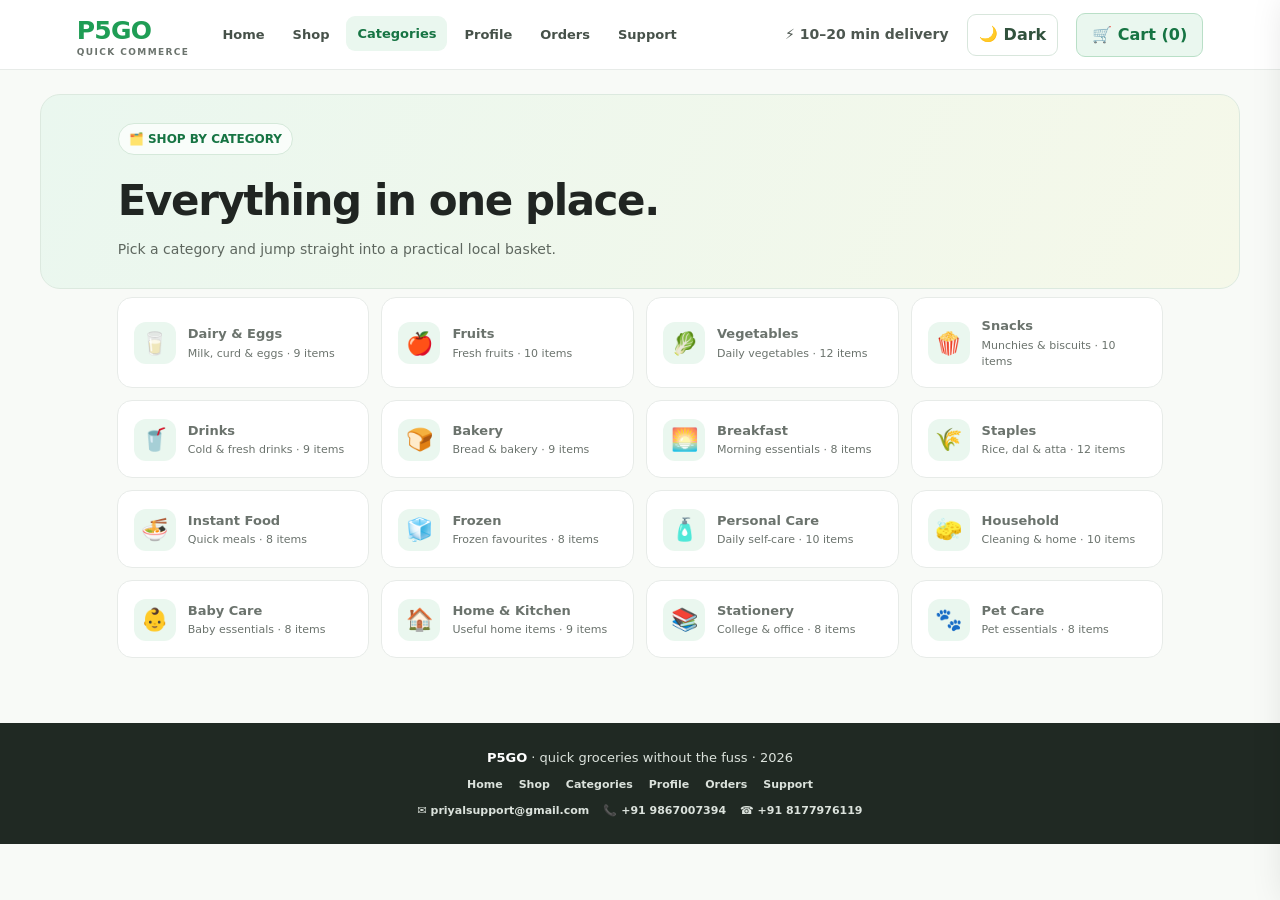
==== categories.html @ b0c96ae0 "Add files via upload" ====
<!DOCTYPE html>
<html lang="en"><head><meta charset="utf-8"/><meta content="width=device-width, initial-scale=1.0, viewport-fit=cover" name="viewport"/><title>P5GO - Categories</title><link href="style.css" rel="stylesheet"/></head><body><header>
<a aria-label="P5GO home" class="header-brand" href="index.html">
<span class="logo">P5GO<small>QUICK COMMERCE</small></span>
</a>
<button aria-controls="mainNav" aria-label="Open navigation" class="nav-toggle" onclick="toggleNav()">☰</button>
<nav aria-label="Primary navigation" class="main-nav" id="mainNav">
<a class="" href="index.html">Home</a><a class="" href="shop.html">Shop</a><a class="active" href="categories.html">Categories</a><a class="" href="profile.html">Profile</a><a class="" href="orders.html">Orders</a><a class="" href="support.html">Support</a>
</nav>
<div class="header-right">
<span class="delivery-note">⚡ 10–20 min delivery</span>
<button aria-label="Toggle dark mode" class="theme-btn" id="themeToggle" onclick="toggleTheme()" title="Toggle dark mode"><span id="themeIcon">🌙</span><span class="theme-label">Dark</span></button>
<button class="cart-btn" onclick="toggleCart()">🛒 Cart (<span id="cartCount">0</span>)</button>
</div>
</header>
<main class="site-section">
<section class="shop-hero reveal"><div class="eyebrow">🗂️ SHOP BY CATEGORY</div><h1>Everything in one place.</h1><p>Pick a category and jump straight into a practical local basket.</p></section>
<section class="products-section"><div class="category-page-grid stagger" id="categoryGrid"></div></section>
</main>
<footer id="footer">
<p><strong>P5GO</strong> · quick groceries without the fuss · <span id="currentYear">2026</span></p>
<div class="footer-nav"><a href="index.html">Home</a><a href="shop.html">Shop</a><a href="categories.html">Categories</a><a href="profile.html">Profile</a><a href="orders.html">Orders</a><a href="support.html">Support</a></div>
<div class="footer-support"><a href="mailto:priyalsupport@gmail.com">✉ priyalsupport@gmail.com</a><a href="tel:+919867007394">📞 +91 9867007394</a><a href="tel:+918177976119">☎ +91 8177976119</a></div>
</footer><div id="globalUi"></div><button aria-label="Back to top" class="top-btn" id="topBtn" onclick="scrollTop()">↑</button><script src="script.js"></script></body></html>
---- style.css ----
:root {
      --green: #1f9d55;
      --green-dark: #167443;
      --green-soft: #eaf7ef;
      --ink: #202522;
      --muted: #6b736d;
      --line: #e7ebe8;
      --paper: #fff;
      --cream: #f8faf7;
      --yellow: #fff4c7;
      --danger: #fff0ef;
      --shadow: 0 8px 24px rgba(28, 45, 34, .08);
    }

    * {
      box-sizing: border-box;
      margin: 0;
      padding: 0;
      font-family: Inter, system-ui, -apple-system, BlinkMacSystemFont, "Segoe UI", Arial, sans-serif;
    }

    body {
      background: var(--cream);
      color: var(--ink);
      line-height: 1.5;
    }

    button, input {
      font: inherit;
    }

    button {
      cursor: pointer;
    }

    header {
      height: 70px;
      padding: 0 6%;
      background: rgba(255,255,255,.96);
      border-bottom: 1px solid var(--line);
      display: flex;
      align-items: center;
      justify-content: space-between;
      position: sticky;
      top: 0;
      z-index: 100;
    }

    .logo {
      color: var(--green);
      font-size: 25px;
      letter-spacing: -.8px;
      font-weight: 850;
    }

    .logo small {
      display: block;
      color: var(--muted);
      font-size: 9px;
      letter-spacing: 1.4px;
      line-height: 1;
      margin-top: -2px;
      font-weight: 700;
    }

    .header-right {
      display: flex;
      align-items: center;
      gap: 18px;
    }

    .delivery-note {
      color: #4d5750;
      font-size: 14px;
      font-weight: 600;
    }

    .cart-btn {
      border: 1px solid #b9dfc7;
      background: var(--green-soft);
      color: var(--green-dark);
      padding: 9px 15px;
      border-radius: 9px;
      font-weight: 750;
      transition: .2s ease;
    }

    .cart-btn:hover {
      background: #dff2e6;
      transform: translateY(-1px);
    }

    .hero {
      max-width: 1200px;
      margin: 28px auto 0;
      padding: 52px 6%;
      min-height: 300px;
      background:
        radial-gradient(circle at 85% 20%, rgba(255,255,255,.9), transparent 27%),
        linear-gradient(110deg, #e8f6ec 0%, #f4f9e9 100%);
      border: 1px solid #dce9df;
      border-radius: 24px;
      display: flex;
      align-items: center;
      justify-content: space-between;
      gap: 35px;
      overflow: hidden;
    }

    .hero-text {
      max-width: 650px;
    }

    .eyebrow {
      display: inline-flex;
      align-items: center;
      gap: 7px;
      color: var(--green-dark);
      background: rgba(255,255,255,.72);
      border: 1px solid #d5e9da;
      padding: 6px 10px;
      border-radius: 999px;
      font-size: 12px;
      font-weight: 800;
      margin-bottom: 14px;
    }

    .hero h1 {
      font-size: clamp(36px, 5vw, 58px);
      letter-spacing: -2px;
      line-height: 1.04;
      margin-bottom: 15px;
      max-width: 600px;
    }

    .hero h1 span {
      color: var(--green);
    }

    .hero p {
      max-width: 580px;
      color: #59625c;
      font-size: 17px;
      line-height: 1.65;
    }

    .hero-stats {
      min-width: 190px;
      padding: 18px;
      background: rgba(255,255,255,.78);
      border: 1px solid rgba(210,226,215,.9);
      border-radius: 16px;
      box-shadow: 0 10px 25px rgba(31, 77, 48, .07);
    }

    .hero-stats strong {
      display: block;
      font-size: 27px;
      color: var(--green-dark);
    }

    .hero-stats span {
      display: block;
      color: var(--muted);
      font-size: 13px;
      margin-top: 2px;
    }

    .search-area {
      max-width: 1200px;
      margin: 0 auto;
      padding: 28px 6% 10px;
    }

    .search-wrap {
      position: relative;
    }

    .search-wrap::before {
      content: "⌕";
      position: absolute;
      left: 17px;
      top: 50%;
      transform: translateY(-51%);
      color: #89918b;
      font-size: 24px;
      pointer-events: none;
    }

    .search-area input {
      width: 100%;
      padding: 14px 18px 14px 48px;
      border: 1px solid #dfe5e1;
      border-radius: 12px;
      background: #fff;
      color: var(--ink);
      font-size: 15px;
      outline: none;
      transition: .2s;
    }

    .search-area input:focus {
      border-color: #8bcaa0;
      box-shadow: 0 0 0 3px rgba(31,157,85,.08);
    }

    .categories {
      max-width: 1200px;
      margin: 0 auto;
      padding: 9px 6% 25px;
      display: flex;
      gap: 9px;
      overflow-x: auto;
      scrollbar-width: thin;
    }

    .category-btn {
      border: 1px solid #e0e6e2;
      background: #fff;
      color: #59625c;
      border-radius: 999px;
      padding: 8px 15px;
      white-space: nowrap;
      transition: .2s;
    }

    .category-btn:hover {
      border-color: #a9d5b7;
      color: var(--green-dark);
    }

    .category-btn.active {
      background: var(--green);
      color: #fff;
      border-color: var(--green);
      box-shadow: 0 4px 10px rgba(31,157,85,.18);
    }

    .products-section {
      max-width: 1200px;
      margin: 0 auto;
      padding: 8px 6% 65px;
    }

    .section-heading {
      display: flex;
      align-items: baseline;
      justify-content: space-between;
      margin-bottom: 18px;
    }

    .products-section h2 {
      font-size: 25px;
      letter-spacing: -.6px;
    }

    .section-heading span {
      color: var(--muted);
      font-size: 13px;
    }

    .products {
      display: grid;
      grid-template-columns: repeat(auto-fit, minmax(215px, 1fr));
      gap: 15px;
    }

    .product-card {
      background: var(--paper);
      border: 1px solid var(--line);
      border-radius: 15px;
      padding: 13px;
      box-shadow: 0 3px 13px rgba(25,40,30,.035);
      transition: transform .18s ease, box-shadow .18s ease;
    }

    .product-card:hover {
      transform: translateY(-3px);
      box-shadow: var(--shadow);
    }

    .product-image {
      height: 155px;
      background: #f4f6f3;
      border-radius: 11px;
      display: flex;
      align-items: center;
      justify-content: center;
      font-size: 67px;
      margin-bottom: 14px;
      position: relative;
    }

    .product-image::after {
      content: "P5GO";
      position: absolute;
      right: 9px;
      top: 8px;
      color: #a8b0aa;
      font-size: 8px;
      font-weight: 800;
      letter-spacing: 1px;
    }

    .product-card h3 {
      font-size: 16px;
      margin-bottom: 3px;
    }

    .product-card p {
      color: var(--muted);
      font-size: 12px;
      margin-bottom: 13px;
    }

    .product-bottom {
      display: flex;
      justify-content: space-between;
      align-items: center;
    }

    .price {
      font-size: 17px;
      font-weight: 800;
    }

    .add-btn {
      background: #fff;
      color: var(--green-dark);
      border: 1px solid #b6ddc3;
      padding: 7px 12px;
      border-radius: 8px;
      font-weight: 800;
      transition: .18s;
    }

    .add-btn:hover {
      background: var(--green);
      border-color: var(--green);
      color: #fff;
    }

    .cart-overlay {
      position: fixed;
      inset: 0;
      background: rgba(15, 25, 19, .24);
      opacity: 0;
      pointer-events: none;
      transition: .25s;
      z-index: 450;
    }

    .cart-overlay.open {
      opacity: 1;
      pointer-events: auto;
    }

    .cart-panel {
      position: fixed;
      top: 0;
      right: -430px;
      width: 410px;
      max-width: 94vw;
      height: 100vh;
      background: #fff;
      z-index: 500;
      padding: 23px;
      box-shadow: -12px 0 35px rgba(0,0,0,.13);
      transition: .28s ease;
      overflow-y: auto;
    }

    .cart-panel.open {
      right: 0;
    }

    .cart-header {
      display: flex;
      justify-content: space-between;
      align-items: center;
      padding-bottom: 17px;
      border-bottom: 1px solid var(--line);
      margin-bottom: 10px;
    }

    .cart-header h2 {
      font-size: 21px;
    }

    .close-btn {
      border: 1px solid var(--line);
      background: #f6f7f6;
      color: #4d554f;
      width: 34px;
      height: 34px;
      border-radius: 9px;
    }

    #cartItems > p {
      color: var(--muted);
      text-align: center;
      padding: 50px 10px;
      font-size: 14px;
    }

    .cart-item {
      border-bottom: 1px solid #edf0ed;
      padding: 14px 0;
      display: flex;
      justify-content: space-between;
      align-items: center;
      gap: 10px;
    }

    .cart-item-info strong {
      display: block;
      font-size: 14px;
      margin-bottom: 2px;
    }

    .cart-item-info span {
      color: var(--muted);
      font-size: 12px;
    }

    .remove-btn {
      border: 0;
      background: var(--danger);
      color: #b54c45;
      padding: 6px 9px;
      border-radius: 7px;
      font-size: 11px;
      font-weight: 700;
    }

    .cart-summary {
      margin-top: 22px;
      padding-top: 16px;
      border-top: 1px solid var(--line);
    }

    .cart-total {
      display: flex;
      justify-content: space-between;
      font-size: 19px;
      font-weight: 850;
    }

    .checkout-btn {
      margin-top: 14px;
      width: 100%;
      padding: 13px;
      border: none;
      background: var(--green);
      color: #fff;
      border-radius: 9px;
      font-size: 15px;
      font-weight: 800;
      transition: .18s;
    }

    .checkout-btn:hover {
      background: var(--green-dark);
    }

    footer {
      background: #202923;
      color: #dbe2dc;
      text-align: center;
      padding: 25px 15px;
      font-size: 13px;
    }

    footer strong {
      color: #fff;
    }

    .empty-results {
      grid-column: 1 / -1;
      padding: 50px 15px;
      text-align: center;
      background: #fff;
      border: 1px dashed #d9e0db;
      border-radius: 14px;
      color: var(--muted);
    }

    @media (max-width: 720px) {
      header {
        padding: 0 18px;
      }

      .delivery-note {
        display: none;
      }

      .hero {
        margin: 14px 12px 0;
        padding: 35px 23px;
        border-radius: 18px;
      }

      .hero-stats {
        display: none;
      }

      .hero h1 {
        letter-spacing: -1.3px;
      }

      .search-area,
      .categories,
      .products-section {
        padding-left: 18px;
        padding-right: 18px;
      }

      .products {
        grid-template-columns: repeat(2, minmax(0, 1fr));
        gap: 10px;
      }

      .product-card {
        padding: 10px;
      }

      .product-image {
        height: 120px;
        font-size: 54px;
      }

      .section-heading span {
        display: none;
      }
    }

    @media (max-width: 390px) {
      .products {
        grid-template-columns: 1fr;
      }
    }

    /* Expanded storefront sections */
    .quick-links {
      max-width: 1200px;
      margin: 22px auto 0;
      padding: 0 6%;
      display: grid;
      grid-template-columns: repeat(4, 1fr);
      gap: 11px;
    }

    .quick-link {
      background: #fff;
      border: 1px solid var(--line);
      border-radius: 13px;
      padding: 13px 14px;
      display: flex;
      align-items: center;
      gap: 10px;
      color: #39423c;
      text-decoration: none;
      font-size: 13px;
      font-weight: 700;
      transition: .18s;
    }

    .quick-link:hover {
      transform: translateY(-2px);
      border-color: #b8ddc4;
      box-shadow: 0 6px 16px rgba(25,40,30,.06);
    }

    .quick-link .ql-icon {
      width: 32px;
      height: 32px;
      border-radius: 9px;
      background: var(--green-soft);
      display: grid;
      place-items: center;
      font-size: 16px;
      flex: 0 0 auto;
    }

    .deals-section,
    .why-section {
      max-width: 1200px;
      margin: 0 auto;
      padding: 5px 6% 35px;
    }

    .deals-grid {
      display: grid;
      grid-template-columns: 1.35fr .85fr .85fr;
      gap: 13px;
    }

    .deal-card {
      min-height: 150px;
      border-radius: 16px;
      padding: 20px;
      border: 1px solid var(--line);
      position: relative;
      overflow: hidden;
    }

    .deal-card.main-deal {
      background: linear-gradient(120deg, #e6f6eb, #f8fae9);
    }

    .deal-card.soft-deal {
      background: #fff9df;
      border-color: #f0e4ae;
    }

    .deal-card.dark-deal {
      background: #27332b;
      color: #fff;
      border-color: #27332b;
    }

    .deal-card::after {
      content: "";
      position: absolute;
      width: 90px;
      height: 90px;
      border-radius: 50%;
      right: -25px;
      bottom: -30px;
      background: rgba(255,255,255,.38);
    }

    .deal-tag {
      display: inline-block;
      font-size: 10px;
      font-weight: 850;
      letter-spacing: .7px;
      text-transform: uppercase;
      margin-bottom: 8px;
      opacity: .75;
    }

    .deal-card h3 {
      font-size: 21px;
      letter-spacing: -.5px;
      margin-bottom: 5px;
    }

    .deal-card p {
      font-size: 12px;
      color: #626b64;
      max-width: 320px;
    }

    .dark-deal p {
      color: #c8d3cb;
    }

    .deal-action {
      display: inline-block;
      margin-top: 12px;
      color: var(--green-dark);
      font-size: 12px;
      font-weight: 850;
    }

    .dark-deal .deal-action {
      color: #bce8ca;
    }

    .section-tools {
      display: flex;
      align-items: center;
      gap: 8px;
    }

    .sort-select {
      border: 1px solid #dfe5e1;
      background: #fff;
      border-radius: 8px;
      padding: 7px 9px;
      color: #505952;
      font-size: 12px;
      outline: none;
    }

    .stock-note {
      color: #738078;
      font-size: 11px;
      margin-top: 4px;
    }

    .why-grid {
      display: grid;
      grid-template-columns: repeat(3, 1fr);
      gap: 12px;
    }

    .why-card {
      background: #fff;
      border: 1px solid var(--line);
      border-radius: 14px;
      padding: 17px;
    }

    .why-card .why-icon {
      font-size: 21px;
      margin-bottom: 9px;
    }

    .why-card h3 {
      font-size: 14px;
      margin-bottom: 4px;
    }

    .why-card p {
      color: var(--muted);
      font-size: 12px;
      line-height: 1.55;
    }

    .quantity-control {
      display: inline-flex;
      align-items: center;
      border: 1px solid #dce3de;
      border-radius: 8px;
      overflow: hidden;
      background: #fff;
    }

    .quantity-control button {
      width: 27px;
      height: 27px;
      border: 0;
      background: #f5f7f5;
      color: #4d584f;
      font-weight: 800;
    }

    .quantity-control span {
      width: 27px;
      text-align: center;
      font-size: 12px;
      font-weight: 800;
    }

    .cart-item-actions {
      display: flex;
      align-items: center;
      gap: 8px;
    }

    .delivery-box {
      margin-top: 17px;
      padding: 12px;
      border-radius: 10px;
      background: #f5faf6;
      border: 1px solid #dcece0;
      color: #536059;
      font-size: 12px;
    }

    .checkout-modal {
      position: fixed;
      inset: 0;
      z-index: 700;
      display: none;
      align-items: center;
      justify-content: center;
      padding: 20px;
      background: rgba(17, 25, 20, .48);
    }

    .checkout-modal.open {
      display: flex;
    }

    .checkout-box {
      width: min(460px, 100%);
      max-height: 90vh;
      overflow-y: auto;
      background: #fff;
      border-radius: 18px;
      padding: 23px;
      box-shadow: 0 20px 60px rgba(0,0,0,.2);
    }

    .checkout-box h2 {
      font-size: 22px;
      margin-bottom: 4px;
    }

    .checkout-subtitle {
      color: var(--muted);
      font-size: 12px;
      margin-bottom: 19px;
    }

    .checkout-form {
      display: grid;
      gap: 12px;
    }

    .checkout-form label {
      color: #515a54;
      font-size: 11px;
      font-weight: 800;
      margin-bottom: -7px;
    }

    .checkout-form input,
    .checkout-form select {
      width: 100%;
      border: 1px solid #dfe5e1;
      border-radius: 9px;
      padding: 10px 11px;
      outline: none;
      background: #fff;
      color: #252c28;
      font-size: 13px;
    }

    .checkout-form input:focus,
    .checkout-form select:focus {
      border-color: #8bcaa0;
      box-shadow: 0 0 0 3px rgba(31,157,85,.07);
    }

    .checkout-row {
      display: grid;
      grid-template-columns: 1fr 1fr;
      gap: 10px;
    }

    .modal-actions {
      display: flex;
      gap: 9px;
      margin-top: 17px;
    }

    .secondary-btn {
      flex: 1;
      border: 1px solid #dfe5e1;
      background: #f6f8f6;
      color: #4e5751;
      border-radius: 9px;
      padding: 12px;
      font-weight: 750;
    }

    .primary-btn {
      flex: 1.4;
      border: 0;
      background: var(--green);
      color: #fff;
      border-radius: 9px;
      padding: 12px;
      font-weight: 800;
    }

    .toast {
      position: fixed;
      left: 50%;
      bottom: 22px;
      z-index: 900;
      transform: translate(-50%, 20px);
      opacity: 0;
      pointer-events: none;
      background: #202923;
      color: #fff;
      padding: 10px 15px;
      border-radius: 9px;
      font-size: 12px;
      box-shadow: 0 9px 25px rgba(0,0,0,.18);
      transition: .25s;
    }

    .toast.show {
      opacity: 1;
      transform: translate(-50%, 0);
    }

    .order-success {
      text-align: center;
      padding: 17px 4px 8px;
    }

    .order-success .success-icon {
      width: 54px;
      height: 54px;
      display: grid;
      place-items: center;
      margin: 0 auto 12px;
      border-radius: 50%;
      background: var(--green-soft);
      color: var(--green-dark);
      font-size: 25px;
    }

    .order-success h3 {
      margin-bottom: 5px;
    }

    .order-success p {
      color: var(--muted);
      font-size: 12px;
    }

    @media (max-width: 820px) {
      .quick-links {
        grid-template-columns: repeat(2, 1fr);
      }

      .deals-grid {
        grid-template-columns: 1fr 1fr;
      }

      .deal-card.main-deal {
        grid-column: 1 / -1;
      }
    }

    @media (max-width: 720px) {
      .quick-links,
      .deals-section,
      .why-section {
        padding-left: 18px;
        padding-right: 18px;
      }

      .deals-grid,
      .why-grid {
        grid-template-columns: 1fr;
      }

      .deal-card.main-deal {
        grid-column: auto;
      }

      .section-tools {
        flex-direction: column;
        align-items: flex-end;
      }
    }

    /* Mobile-first finishing touches */
    html {
      scroll-behavior: smooth;
      -webkit-text-size-adjust: 100%;
    }

    body {
      overflow-x: hidden;
    }

    .product-card,
    .quick-link,
    .deal-card,
    button,
    select,
    input {
      -webkit-tap-highlight-color: transparent;
    }

    @media (max-width: 600px) {
      header {
        height: 62px;
        padding: 0 14px;
      }

      .logo {
        font-size: 22px;
      }

      .logo small {
        font-size: 7px;
        letter-spacing: 1.1px;
      }

      .header-right {
        gap: 7px;
      }

      .cart-btn {
        min-height: 40px;
        padding: 8px 12px;
        font-size: 13px;
      }

      .hero {
        min-height: 0;
        margin: 10px 10px 0;
        padding: 29px 20px 31px;
        border-radius: 17px;
      }

      .eyebrow {
        font-size: 10px;
        padding: 5px 8px;
        margin-bottom: 11px;
      }

      .hero h1 {
        font-size: 34px;
        line-height: 1.07;
        letter-spacing: -1.4px;
        margin-bottom: 11px;
      }

      .hero p {
        font-size: 14px;
        line-height: 1.55;
      }

      .search-area {
        padding: 18px 14px 8px;
      }

      .search-area input {
        min-height: 47px;
        font-size: 14px;
        border-radius: 11px;
      }

      .categories {
        padding: 8px 14px 17px;
        gap: 7px;
        overscroll-behavior-x: contain;
      }

      .category-btn {
        min-height: 38px;
        padding: 7px 13px;
        font-size: 12px;
      }

      .quick-links {
        margin-top: 4px;
        padding: 0 14px;
        gap: 8px;
      }

      .quick-link {
        min-height: 55px;
        padding: 9px 10px;
        font-size: 11px;
        gap: 7px;
      }

      .quick-link .ql-icon {
        width: 29px;
        height: 29px;
        font-size: 14px;
      }

      .deals-section,
      .why-section {
        padding: 26px 14px 25px;
      }

      .deals-section .section-heading,
      .why-section .section-heading {
        margin-bottom: 13px;
      }

      .section-heading {
        gap: 10px;
      }

      .section-heading h2 {
        font-size: 20px;
      }

      .section-heading > span {
        font-size: 11px;
      }

      .deal-card {
        min-height: 135px;
        padding: 17px;
        border-radius: 14px;
      }

      .deal-card h3 {
        font-size: 18px;
      }

      .deal-card p {
        font-size: 11px;
      }

      .products-section {
        padding: 7px 14px 45px;
      }

      .products-section .section-heading {
        align-items: flex-end;
        margin-bottom: 13px;
      }

      .section-tools {
        flex-direction: row;
        gap: 5px;
      }

      .section-tools > span {
        display: none;
      }

      .sort-select {
        min-height: 35px;
        font-size: 11px;
        padding: 6px 7px;
      }

      .products {
        grid-template-columns: repeat(2, minmax(0, 1fr));
        gap: 9px;
      }

      .product-card {
        min-width: 0;
        padding: 9px;
        border-radius: 13px;
      }

      .product-image {
        height: 112px;
        margin-bottom: 10px;
        font-size: 50px;
        border-radius: 9px;
      }

      .product-image::after {
        right: 6px;
        top: 5px;
        font-size: 6px;
      }

      .product-card h3 {
        font-size: 14px;
        white-space: nowrap;
        overflow: hidden;
        text-overflow: ellipsis;
      }

      .product-card p {
        font-size: 10px;
        margin-bottom: 3px;
      }

      .stock-note {
        font-size: 9px;
        line-height: 1.25;
      }

      .product-bottom {
        gap: 5px;
        margin-top: 9px;
      }

      .price {
        font-size: 15px;
      }

      .add-btn {
        min-height: 34px;
        padding: 6px 9px;
        font-size: 11px;
      }

      .why-grid {
        gap: 9px;
      }

      .why-card {
        padding: 14px;
      }

      .why-card .why-icon {
        font-size: 18px;
        margin-bottom: 6px;
      }

      .why-card h3 {
        font-size: 13px;
      }

      .why-card p {
        font-size: 11px;
      }

      .cart-panel {
        width: 100%;
        max-width: 100%;
        right: -100%;
        padding: 18px 15px;
      }

      .cart-panel.open {
        right: 0;
      }

      .cart-header {
        margin-bottom: 3px;
        padding-bottom: 13px;
      }

      .cart-header h2 {
        font-size: 19px;
      }

      .cart-item {
        padding: 13px 0;
      }

      .cart-item-info {
        min-width: 0;
        flex: 1;
      }

      .cart-item-info strong {
        font-size: 13px;
        white-space: nowrap;
        overflow: hidden;
        text-overflow: ellipsis;
      }

      .cart-item-actions {
        flex-shrink: 0;
      }

      .quantity-control button {
        width: 32px;
        height: 32px;
      }

      .quantity-control span {
        width: 28px;
      }

      .cart-total {
        font-size: 18px;
      }

      .checkout-btn {
        min-height: 46px;
      }

      .checkout-box {
        width: 100%;
        max-height: calc(100vh - 24px);
        padding: 19px;
        border-radius: 16px;
      }

      .checkout-box h2 {
        font-size: 20px;
      }

      .checkout-form {
        gap: 10px;
      }

      .checkout-form input,
      .checkout-form select {
        min-height: 45px;
        font-size: 14px;
      }

      .checkout-row {
        grid-template-columns: 1fr;
        gap: 10px;
      }

      .modal-actions {
        position: sticky;
        bottom: 0;
        background: #fff;
        padding-top: 8px;
      }

      .secondary-btn,
      .primary-btn {
        min-height: 45px;
      }

      footer {
        padding: 22px 14px;
        font-size: 11px;
      }
    }

    @media (max-width: 360px) {
      .hero h1 {
        font-size: 30px;
      }

      .quick-links {
        grid-template-columns: 1fr;
      }

      .quick-link {
        min-height: 48px;
      }

      .products {
        grid-template-columns: 1fr 1fr;
        gap: 7px;
      }

      .product-image {
        height: 100px;
      }

      .product-card h3 {
        font-size: 13px;
      }

      .add-btn {
        padding-left: 7px;
        padding-right: 7px;
      }
    }

    @media (min-width: 601px) and (max-width: 900px) {
      .products {
        grid-template-columns: repeat(3, minmax(0, 1fr));
      }
    }
  
/* Profile */
.edit-modal { position:fixed; inset:0; z-index:800; background:rgba(17,25,20,.48); display:none; align-items:flex-start; justify-content:center; padding:28px 16px; overflow:auto; }
.edit-modal.open { display:flex; }
.profile-panel { width:min(720px,100%); background:#fff; border-radius:22px; padding:24px; box-shadow:0 25px 70px rgba(0,0,0,.22); margin:auto; }
.profile-topbar, .edit-header { display:flex; align-items:center; justify-content:space-between; padding-bottom:16px; border-bottom:1px solid var(--line); }
.profile-topbar h2, .edit-header h3 { font-size:25px; }
.profile-kicker { display:block; color:var(--green); font-size:10px; letter-spacing:1.4px; font-weight:900; margin-bottom:3px; }
.profile-card { margin-top:18px; padding:18px; border:1px solid #dfe9e2; border-radius:16px; background:linear-gradient(135deg,#f5fbf7,#fff); display:flex; align-items:center; gap:14px; }
.large-avatar { width:58px; height:58px; display:grid; place-items:center; border-radius:50%; background:var(--green-soft); font-size:28px; flex:0 0 auto; }
.profile-heading { min-width:0; flex:1; }
.profile-heading h3 { font-size:18px; }
.profile-heading p { color:var(--muted); font-size:12px; overflow:hidden; text-overflow:ellipsis; }
.edit-profile-btn { border:1px solid #b6ddc3; background:#fff; color:var(--green-dark); padding:8px 14px; border-radius:8px; font-weight:800; }
.profile-tabs { display:flex; gap:5px; margin:20px 0 16px; padding:4px; background:#f2f6f3; border-radius:11px; }
.profile-tab { flex:1; border:0; background:transparent; color:var(--muted); padding:11px; border-radius:8px; font-weight:800; }
.profile-tab-content { display:none; }
.account-grid { display:grid; grid-template-columns:1fr 1fr; gap:10px; }
.account-info { padding:14px; border:1px solid var(--line); border-radius:12px; background:#fbfcfb; }
.account-info span { display:block; color:var(--muted); font-size:11px; margin-bottom:4px; }
.account-info strong { display:block; font-size:13px; overflow-wrap:anywhere; }
.profile-stats { display:grid; grid-template-columns:repeat(3,1fr); gap:10px; margin-top:12px; }
.profile-stats div { text-align:center; padding:15px 8px; border-radius:12px; background:var(--green-soft); }
.profile-stats strong { display:block; color:var(--green-dark); font-size:20px; }
.profile-stats span { color:var(--muted); font-size:11px; }
.order-history-item { border:1px solid var(--line); border-radius:14px; padding:15px; margin-bottom:10px; }
.order-history-top { display:flex; justify-content:space-between; gap:10px; margin-bottom:8px; }
.order-history-top strong { font-size:14px; }
.order-status { color:var(--green-dark); background:var(--green-soft); padding:4px 8px; border-radius:999px; font-size:10px; font-weight:900; }
.order-meta { color:var(--muted); font-size:11px; }
.order-products { margin-top:8px; color:#465149; font-size:12px; }
.order-total { margin-top:10px; padding-top:9px; border-top:1px solid var(--line); display:flex; justify-content:space-between; font-weight:850; }
.no-orders { text-align:center; padding:40px 15px; color:var(--muted); border:1px dashed #d9e0db; border-radius:14px; }
.edit-modal { z-index:900; align-items:center; }
.edit-box { width:min(460px,100%); background:#fff; border-radius:18px; padding:22px; box-shadow:0 20px 60px rgba(0,0,0,.2); }
#profileForm { display:grid; gap:9px; margin-top:17px; }
#profileForm label { color:#515a54; font-size:11px; font-weight:800; }
#profileForm input, #profileForm textarea { width:100%; border:1px solid #dfe5e1; border-radius:9px; padding:11px; outline:none; resize:vertical; }
#profileForm input:focus, #profileForm textarea:focus { border-color:#8bcaa0; box-shadow:0 0 0 3px rgba(31,157,85,.07); }
@media (max-width:600px) {
  
  .profile-panel { padding:16px; border-radius:18px; }
  .profile-topbar h2 { font-size:21px; }
  .profile-card { padding:14px; }
  .account-grid { grid-template-columns:1fr; }
  .profile-stats strong { font-size:18px; }
  .edit-modal { padding:12px; }
  .profile-panel { margin:auto 0; }
}


/* =========================
   P5GO Enhancements
   Added without changing the original light theme.
   ========================= */

.theme-btn {
  border: 1px solid #d8e6dc;
  background: #fff;
  color: #31523d;
  padding: 8px 11px;
  min-height: 38px;
  border-radius: 9px;
  font-weight: 800;
  display: inline-flex;
  align-items: center;
  justify-content: center;
  gap: 6px;
  transition: .2s ease;
}
.theme-btn:hover {
  border-color: #abd4b8;
  background: #f5faf6;
  transform: translateY(-1px);
}
.theme-btn span:first-child {
  font-size: 15px;
  line-height: 1;
}

/* Support */
.support-section {
  max-width: 1200px;
  margin: 0 auto;
  padding: 5px 6% 42px;
}
.support-kicker {
  display: block;
  color: var(--green);
  font-size: 10px;
  letter-spacing: 1.3px;
  font-weight: 900;
  margin-bottom: 3px;
}
.support-grid {
  display: grid;
  grid-template-columns: repeat(3, 1fr);
  gap: 12px;
}
.support-card {
  background: #fff;
  border: 1px solid var(--line);
  border-radius: 15px;
  padding: 17px;
  display: flex;
  gap: 13px;
  align-items: flex-start;
  box-shadow: 0 3px 13px rgba(25,40,30,.035);
}
.support-icon {
  width: 40px;
  height: 40px;
  border-radius: 11px;
  background: var(--green-soft);
  display: grid;
  place-items: center;
  font-size: 20px;
  flex: 0 0 auto;
}
.support-copy {
  min-width: 0;
}
.support-label {
  display: block;
  color: var(--muted);
  font-size: 10px;
  text-transform: uppercase;
  letter-spacing: .65px;
  font-weight: 850;
  margin-bottom: 3px;
}
.support-card h3 {
  font-size: 15px;
  overflow-wrap: anywhere;
}
.support-card p {
  color: var(--muted);
  font-size: 11px;
  line-height: 1.5;
  margin: 4px 0 7px;
}
.support-action {
  color: var(--green-dark);
  font-size: 11px;
  font-weight: 850;
  text-decoration: none;
}
.support-action:hover {
  text-decoration: underline;
}
.footer-support {
  margin-top: 9px;
  display: flex;
  justify-content: center;
  align-items: center;
  flex-wrap: wrap;
  gap: 8px 14px;
}
.footer-support a {
  color: #dbe2dc;
  text-decoration: none;
  font-size: 11px;
  font-weight: 700;
}
.footer-support a:hover {
  color: #fff;
  text-decoration: underline;
}

/* Better product grid with many categories on medium screens */
@media (min-width: 901px) {
  .products {
    grid-template-columns: repeat(4, minmax(0, 1fr));
  }
}

/* Dark mode */
body.dark-mode {
  --ink: #f2f6f3;
  --muted: #a9b4ad;
  --line: #2c3a31;
  --paper: #151c18;
  --cream: #0f1512;
  --yellow: #3c351a;
  --danger: #3a2422;
  --green-soft: #183523;
  --shadow: 0 10px 28px rgba(0,0,0,.25);
  background: var(--cream);
  color: var(--ink);
}
body.dark-mode header {
  background: rgba(17,23,19,.96);
  border-bottom-color: var(--line);
}
body.dark-mode .delivery-note { color: #c3ccc6; }
body.dark-mode .theme-btn,
body.dark-mode .profile-btn,
body.dark-mode .cart-btn,
body.dark-mode .category-btn,
body.dark-mode .quick-link,
body.dark-mode .sort-select,
body.dark-mode .add-btn,
body.dark-mode .close-btn,
body.dark-mode .secondary-btn {
  background: #17201b;
  color: #dce6df;
  border-color: #34443a;
}
body.dark-mode .theme-btn:hover,
body.dark-mode .profile-btn:hover,
body.dark-mode .cart-btn:hover,
body.dark-mode .add-btn:hover {
  background: #1d2a22;
}
body.dark-mode .hero {
  background:
    radial-gradient(circle at 85% 20%, rgba(65,102,77,.22), transparent 27%),
    linear-gradient(110deg, #16241b 0%, #1b2418 100%);
  border-color: #2c4435;
}
body.dark-mode .eyebrow,
body.dark-mode .hero-stats {
  background: rgba(20,31,24,.8);
  border-color: #31463a;
}
body.dark-mode .hero p { color: #b4c0b8; }
body.dark-mode .hero-stats span { color: #a9b4ad; }
body.dark-mode .search-area input {
  background: #151c18;
  color: #eef4ef;
  border-color: #334238;
}
body.dark-mode .search-area input::placeholder { color: #79857d; }
body.dark-mode .category-btn:hover {
  border-color: #477055;
  color: #b9e6c6;
}
body.dark-mode .category-btn.active {
  background: var(--green);
  color: #fff;
  border-color: var(--green);
}
body.dark-mode .quick-link:hover {
  border-color: #477055;
  box-shadow: 0 8px 20px rgba(0,0,0,.2);
}
body.dark-mode .quick-link .ql-icon {
  background: #193825;
}
body.dark-mode .deal-card.main-deal {
  background: linear-gradient(120deg, #183624, #252d1c);
  border-color: #314b39;
}
body.dark-mode .deal-card.soft-deal {
  background: #312c17;
  border-color: #584d23;
}
body.dark-mode .deal-card.dark-deal {
  background: #18211c;
  border-color: #2b3930;
}
body.dark-mode .deal-card p { color: #aeb9b1; }
body.dark-mode .dark-deal p { color: #b9c4bd; }
body.dark-mode .sort-select option {
  background: #151c18;
  color: #eef4ef;
}
body.dark-mode .product-card,
body.dark-mode .why-card,
body.dark-mode .support-card {
  background: #151c18;
  border-color: var(--line);
  box-shadow: 0 3px 13px rgba(0,0,0,.15);
}
body.dark-mode .product-image {
  background: #1c251f;
}
body.dark-mode .stock-note { color: #8f9d94; }
body.dark-mode .empty-results {
  background: #151c18;
  border-color: #34443a;
}
body.dark-mode .cart-overlay { background: rgba(0,0,0,.52); }
body.dark-mode .cart-panel {
  background: #121914;
}
body.dark-mode .cart-header {
  border-bottom-color: var(--line);
}
body.dark-mode .checkout-box,
body.dark-mode .profile-panel,
body.dark-mode .edit-box {
  background: #121914;
  color: #edf3ee;
}
body.dark-mode .checkout-form label,
body.dark-mode #profileForm label { color: #b3beb6; }
body.dark-mode .checkout-form input,
body.dark-mode .checkout-form select,
body.dark-mode #profileForm input,
body.dark-mode #profileForm textarea {
  background: #17201b;
  color: #edf3ee;
  border-color: #34443a;
}
body.dark-mode .checkout-form input::placeholder,
body.dark-mode #profileForm input::placeholder,
body.dark-mode #profileForm textarea::placeholder {
  color: #7f8d83;
}
body.dark-mode .delivery-box {
  background: #17271c;
  border-color: #2d4a35;
  color: #b9c6bd;
}
body.dark-mode .modal-actions {
  background: #121914;
}
body.dark-mode .profile-card {
  background: linear-gradient(135deg,#18271e,#151c18);
  border-color: #304538;
}
body.dark-mode .profile-tabs {
  background: #18221c;
}
body.dark-mode .account-info {
  background: #151c18;
  border-color: #2c3a31;
}
body.dark-mode .order-products { color: #b7c2ba; }
body.dark-mode .no-orders {
  border-color: #36453b;
}
body.dark-mode .support-card h3 { color: #eef4ef; }
body.dark-mode .support-action { color: #aee2bb; }
body.dark-mode footer {
  background: #0b100d;
  border-top: 1px solid #1f2a23;
}


/* Dark mode fixes for standalone pages */
body.dark-mode {
  color-scheme: dark;
}

body.dark-mode .profile-topbar,
body.dark-mode .edit-header {
  border-bottom-color: var(--line);
}

body.dark-mode .profile-panel,
body.dark-mode .edit-box {
  background: #121914;
  color: #edf3ee;
  border-color: #2c3a31;
}

body.dark-mode .profile-heading h3,
body.dark-mode .profile-topbar h2,
body.dark-mode .edit-header h3 {
  color: #edf3ee;
}

body.dark-mode .profile-heading p,
body.dark-mode .account-info span,
body.dark-mode .profile-stats span,
body.dark-mode .order-meta,
body.dark-mode .no-orders,
body.dark-mode .category-card span,
body.dark-mode .shop-hero p {
  color: #a9b4ad;
}

body.dark-mode .edit-profile-btn {
  background: #17201b;
  color: #dce6df;
  border-color: #34443a;
}

body.dark-mode .edit-profile-btn:hover {
  background: #1d2a22;
}

body.dark-mode .profile-tabs {
  background: #18221c;
}

body.dark-mode .profile-tab {
  color: #a9b4ad;
}

body.dark-mode .account-info,
body.dark-mode .order-history-item {
  background: #151c18;
  border-color: #2c3a31;
  color: #edf3ee;
}

body.dark-mode .profile-stats div {
  background: #183523;
}

body.dark-mode .order-total {
  border-top-color: #2c3a31;
}

body.dark-mode .order-products {
  color: #b7c2ba;
}

body.dark-mode .no-orders {
  background: #151c18;
  border-color: #36453b;
}

body.dark-mode .category-card {
  background: #151c18;
  border-color: #2c3a31;
  color: #e7eee9;
  box-shadow: 0 3px 13px rgba(0,0,0,.12);
}

body.dark-mode .category-card:hover {
  border-color: #477055;
  box-shadow: 0 10px 28px rgba(0,0,0,.22);
}

body.dark-mode .category-card .cat-icon {
  background: #193825;
}

body.dark-mode .category-page-grid {
  color: #e7eee9;
}

body.dark-mode .theme-btn {
  background: #17201b;
  color: #dce6df;
  border-color: #34443a;
}

body.dark-mode .theme-btn:hover {
  background: #1d2a22;
}

@media (max-width: 820px) {
  .support-grid {
    grid-template-columns: 1fr;
  }
}

@media (max-width: 600px) {
  .header-right {
    gap: 6px;
  }
  .theme-label {
    display: none;
  }
  .theme-btn {
    min-width: 40px;
    min-height: 40px;
    padding: 7px 9px;
  }
  .support-section {
    padding: 10px 14px 34px;
  }
  .support-grid {
    gap: 9px;
  }
  .support-card {
    padding: 14px;
    border-radius: 13px;
  }
  .support-card h3 {
    font-size: 14px;
  }
  .support-card p {
    font-size: 10px;
  }
  .footer-support {
    flex-direction: column;
    gap: 6px;
  }
}

@media (max-width: 360px) {
  .theme-btn,
  
}


/* =========================================================
   P5GO 2026 UI LAYER — additive enhancements
   ========================================================= */
:root{
  --brand-blue:#2563eb;
  --brand-blue-soft:#eef4ff;
  --surface-2:#f4f7f5;
  --focus-ring:0 0 0 4px rgba(31,157,85,.12);
}
html{scroll-padding-top:78px;}
body{min-width:0;}
img{max-width:100%;display:block;}
button,a,select,input{touch-action:manipulation;}
button{min-height:40px;}

/* Navigation */
.main-nav{display:flex;align-items:center;gap:6px;margin-left:22px;flex:1;}
.main-nav a{padding:8px 11px;border-radius:9px;text-decoration:none;color:#465149;font-size:13px;font-weight:800;transition:transform .18s ease,background .18s ease,color .18s ease;}
.main-nav a:hover,.main-nav a.active{background:var(--green-soft);color:var(--green-dark);transform:translateY(-1px);}
.nav-toggle{display:none;border:1px solid #d8e6dc;background:#fff;color:#31523d;border-radius:9px;padding:8px 10px;font-weight:900;}
.header-brand{display:flex;align-items:center;gap:9px;text-decoration:none;color:inherit;min-width:max-content;}

/* Page shell / animation */
.page-shell{animation:pageIn .45s ease both;}
.reveal{opacity:0;transform:translateY(16px);transition:opacity .55s ease,transform .55s ease;}
.reveal.visible{opacity:1;transform:none;}
.stagger>*{opacity:0;transform:translateY(12px);animation:staggerIn .5s ease forwards;}
.stagger>*:nth-child(2){animation-delay:.04s}.stagger>*:nth-child(3){animation-delay:.08s}.stagger>*:nth-child(4){animation-delay:.12s}
.stagger>*:nth-child(5){animation-delay:.16s}.stagger>*:nth-child(6){animation-delay:.20s}.stagger>*:nth-child(7){animation-delay:.24s}.stagger>*:nth-child(8){animation-delay:.28s}
@keyframes pageIn{from{opacity:0;transform:translateY(4px)}to{opacity:1;transform:none}}
@keyframes staggerIn{to{opacity:1;transform:none}}
@keyframes pop{0%{transform:scale(1)}45%{transform:scale(1.07)}100%{transform:scale(1)}}
.cart-btn.bump{animation:pop .28s ease;}
.add-btn.added{animation:pop .28s ease;}

/* Brand/hero */
@keyframes floatLogo{0%,100%{transform:translateY(0) rotate(0deg)}50%{transform:translateY(-6px) rotate(.6deg)}}
.hero-actions{display:flex;gap:10px;flex-wrap:wrap;margin-top:18px;}
.primary-link,.outline-link{display:inline-flex;align-items:center;justify-content:center;min-height:44px;padding:0 15px;border-radius:10px;text-decoration:none;font-size:13px;font-weight:850;}
.primary-link{background:var(--green);color:#fff;box-shadow:0 7px 16px rgba(31,157,85,.18);}
.outline-link{border:1px solid #b9dfc7;background:#fff;color:var(--green-dark);}
.primary-link:hover,.outline-link:hover{transform:translateY(-1px);}

/* Rich category tabs */
.category-wrap{max-width:1200px;margin:0 auto;padding:8px 6% 20px;}
.category-scroll{display:flex;gap:8px;overflow-x:auto;padding-bottom:3px;scroll-snap-type:x proximity;}
.category-scroll::-webkit-scrollbar{height:5px}.category-scroll::-webkit-scrollbar-thumb{background:#cfd8d1;border-radius:99px}
.category-btn{scroll-snap-align:start;}
.category-btn .cat-icon{margin-right:5px;}
.category-count{font-size:10px;opacity:.72;margin-left:3px;}
.category-page-grid{display:grid;grid-template-columns:repeat(4,1fr);gap:12px;}
.category-card{display:flex;align-items:center;gap:12px;padding:16px;background:#fff;border:1px solid var(--line);border-radius:15px;text-decoration:none;color:#344039;transition:transform .18s ease,box-shadow .18s ease,border-color .18s ease;}
.category-card:hover{transform:translateY(-3px);box-shadow:var(--shadow);border-color:#b7ddc2;}
.category-card .cat-icon{width:42px;height:42px;display:grid;place-items:center;border-radius:12px;background:var(--green-soft);font-size:22px;flex:0 0 auto;}
.category-card strong{display:block;font-size:13px}.category-card span{display:block;color:var(--muted);font-size:11px;margin-top:2px;}

/* Shop controls */
.shop-hero{max-width:1200px;margin:24px auto 0;padding:28px 6%;background:linear-gradient(115deg,#eaf7ef,#f5f8e9);border:1px solid #dce9df;border-radius:20px;}
.shop-hero h1{font-size:clamp(28px,4vw,42px);letter-spacing:-1.4px;margin-bottom:7px}.shop-hero p{color:#5e675f;font-size:14px;max-width:650px;}
.shop-toolbar{max-width:1200px;margin:18px auto 0;padding:0 6%;display:flex;gap:10px;align-items:center;justify-content:space-between;}
.result-count{font-size:12px;color:var(--muted);}

/* Support & footer */
.support-section,.site-section{scroll-margin-top:80px;}
.footer-nav{display:flex;justify-content:center;flex-wrap:wrap;gap:8px 16px;margin-top:10px;}
.footer-nav a{font-size:11px;color:#dbe2dc;text-decoration:none;font-weight:700;}

/* Floating helpers */
.top-btn{position:fixed;right:16px;bottom:16px;width:42px;height:42px;border:1px solid #d8e6dc;border-radius:50%;background:#fff;color:var(--green-dark);box-shadow:0 10px 25px rgba(0,0,0,.12);z-index:220;opacity:0;transform:translateY(12px);pointer-events:none;transition:.22s;}
.top-btn.show{opacity:1;transform:none;pointer-events:auto;}

/* Dark-mode additions for new elements */
body.dark-mode .main-nav a{color:#c8d3cc;}body.dark-mode .main-nav a:hover,body.dark-mode .main-nav a.active{background:#193825;color:#bde9c8}
body.dark-mode .nav-toggle,body.dark-mode .outline-link,body.dark-mode .top-btn{background:#17201b;color:#dce6df;border-color:#34443a}
body.dark-mode 
body.dark-mode .category-card,body.dark-mode .shop-hero{background:#151c18;border-color:#2c3a31;color:#e7eee9;}
body.dark-mode .category-card .cat-icon{background:#193825}
body.dark-mode .shop-hero{background:linear-gradient(115deg,#16241b,#1c2418)}
body.dark-mode .shop-hero p{color:#b4c0b8}

/* Mobile nav */
@media (max-width:980px){
  .main-nav{display:none;position:absolute;left:10px;right:10px;top:64px;flex-direction:column;align-items:stretch;padding:8px;background:#fff;border:1px solid var(--line);border-radius:14px;box-shadow:0 18px 40px rgba(0,0,0,.12);z-index:120;}
  .main-nav.open{display:flex;animation:navDrop .2s ease both;}
  .main-nav a{padding:11px 13px;}
  .nav-toggle{display:inline-flex;align-items:center;justify-content:center;}
  .header-right{gap:6px;}
  .delivery-note{display:none;}
  @keyframes navDrop{from{opacity:0;transform:translateY(-5px)}to{opacity:1;transform:none}}
}
@media (max-width:900px){
  .category-page-grid{grid-template-columns:repeat(3,1fr)}
  
}
@media (max-width:700px){
  header{padding:0 12px;}
  
  .hero-actions{gap:8px}.primary-link,.outline-link{flex:1;min-width:145px;}
  .category-wrap{padding:4px 14px 17px;}
  .category-page-grid{grid-template-columns:repeat(2,1fr);gap:9px}
  .category-card{padding:13px;gap:9px;}
  .category-card .cat-icon{width:36px;height:36px;font-size:18px;}
  .shop-hero{margin:14px 10px 0;padding:22px 18px;border-radius:17px;}
  .shop-toolbar{padding:0 14px;align-items:flex-end;}
  .result-count{font-size:11px;}
  .support-grid{grid-template-columns:1fr;}
}
@media (max-width:520px){
  .header-right .theme-label{display:none}.theme-btn{padding:7px 9px}.profile-btn{padding:7px 9px}.cart-btn{padding:8px 9px;}
}
@media (prefers-reduced-motion:reduce){
  *,*::before,*::after{animation-duration:.001ms!important;animation-iteration-count:1!important;scroll-behavior:auto!important;transition-duration:.001ms!important;}
  .reveal{opacity:1;transform:none;}
}


/* Clean standalone Profile / Orders pages */
.header-brand { text-decoration: none; min-width: max-content; }
.profile-page-links { margin-top: 20px; display:flex; justify-content:flex-end; }
.orders-page-section { max-width: 900px; margin: 0 auto; padding: 10px 6% 65px; }
.orders-page-heading { display:flex; align-items:center; justify-content:space-between; gap:16px; margin-bottom:18px; }
.orders-page-heading h2 { font-size:28px; letter-spacing:-.7px; }
.orders-page-list { display:grid; gap:12px; }
.orders-page-list .order-history-item { margin:0; }
@media (max-width:600px) {
  .profile-page-links { justify-content:stretch; }
  .profile-page-links .outline-link { width:100%; text-align:center; }
  .orders-page-section { padding: 5px 14px 45px; }
  .orders-page-heading { align-items:flex-end; }
  .orders-page-heading h2 { font-size:22px; }
  .orders-page-heading .outline-link { white-space:nowrap; }
}
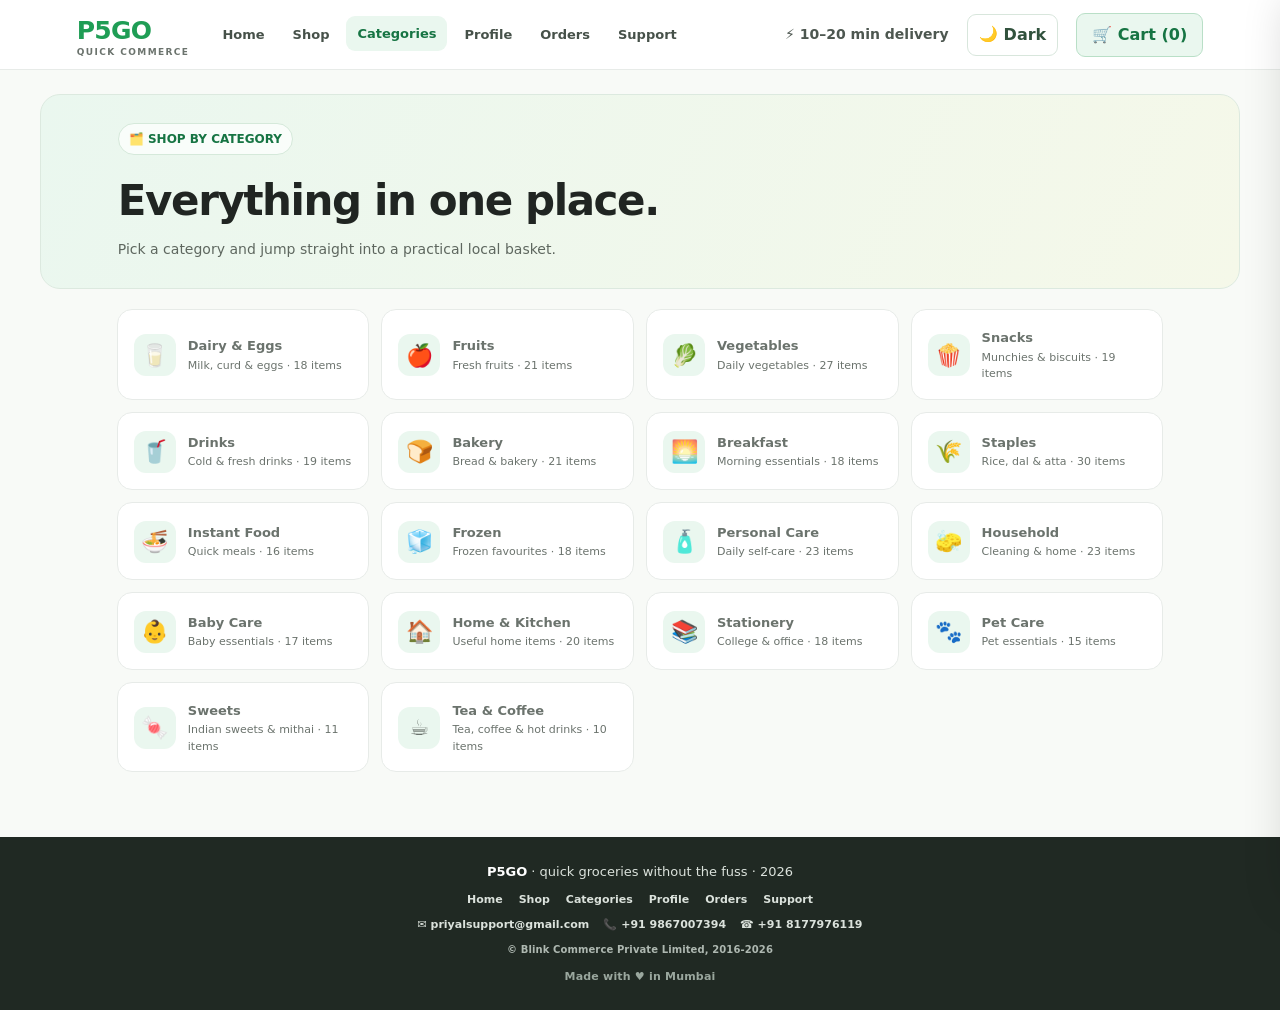
==== commit 3182b1ba: "Add files via upload" ====
--- a/categories.html
+++ b/categories.html
@@ -21,4 +21,6 @@
 <p><strong>P5GO</strong> · quick groceries without the fuss · <span id="currentYear">2026</span></p>
 <div class="footer-nav"><a href="index.html">Home</a><a href="shop.html">Shop</a><a href="categories.html">Categories</a><a href="profile.html">Profile</a><a href="orders.html">Orders</a><a href="support.html">Support</a></div>
 <div class="footer-support"><a href="mailto:priyalsupport@gmail.com">✉ priyalsupport@gmail.com</a><a href="tel:+919867007394">📞 +91 9867007394</a><a href="tel:+918177976119">☎ +91 8177976119</a></div>
+<div class="footer-legal">© Blink Commerce Private Limited, 2016-2026</div>
+<div class="made-with-love">Made with ♥ in Mumbai</div>
 </footer><div id="globalUi"></div><button aria-label="Back to top" class="top-btn" id="topBtn" onclick="scrollTop()">↑</button><script src="script.js"></script></body></html>
--- a/style.css
+++ b/style.css
@@ -348,7 +348,7 @@
       opacity: 0;
       pointer-events: none;
       transition: .25s;
-      z-index: 450;
+      z-index: 9998;
     }
 
     .cart-overlay.open {
@@ -364,7 +364,7 @@
       max-width: 94vw;
       height: 100vh;
       background: #fff;
-      z-index: 500;
+      z-index: 9999;
       padding: 23px;
       box-shadow: -12px 0 35px rgba(0,0,0,.13);
       transition: .28s ease;
@@ -373,7 +373,12 @@
 
     .cart-panel.open {
       right: 0;
-    }
+      visibility: visible;
+      transform: translateX(0);
+    }
+
+    .cart-panel[aria-hidden="true"] { visibility: hidden; }
+    .cart-panel[aria-hidden="false"] { visibility: visible; }
 
     .cart-header {
       display: flex;
@@ -743,6 +748,9 @@
       text-align: center;
       font-size: 12px;
       font-weight: 800;
+      color: #26322b;
+      background: #fff;
+      line-height: 27px;
     }
 
     .cart-item-actions {
@@ -863,7 +871,7 @@
       position: fixed;
       left: 50%;
       bottom: 22px;
-      z-index: 900;
+      z-index: 10001;
       transform: translate(-50%, 20px);
       opacity: 0;
       pointer-events: none;
@@ -1953,3 +1961,299 @@
   .orders-page-heading h2 { font-size:22px; }
   .orders-page-heading .outline-link { white-space:nowrap; }
 }
+
+
+/* Browser-first mobile finishing layer */
+@media (max-width: 480px) {
+  html, body { width: 100%; max-width: 100%; overflow-x: hidden; }
+  header { min-height: 62px; }
+  .header-brand { flex-shrink: 0; }
+  .header-right { min-width: 0; }
+  .cart-btn { white-space: nowrap; }
+  .main-nav { max-height: calc(100vh - 78px); overflow-y: auto; }
+  .products { width: 100%; }
+  .product-card { min-width: 0; }
+  .product-card h3, .product-card p { overflow-wrap: anywhere; }
+  input, select, textarea { max-width: 100%; }
+  .checkout-box, .cart-panel, .edit-box { max-width: calc(100vw - 24px); }
+}
+@media (max-width: 360px) {
+  .logo { font-size: 20px; }
+  .cart-btn { font-size: 12px; padding-left: 8px; padding-right: 8px; }
+  .products { grid-template-columns: repeat(2, minmax(0, 1fr)); }
+}
+
+/* Offers & checkout pricing */
+.price-wrap{display:flex;align-items:baseline;gap:7px;flex-wrap:wrap}
+.mrp{text-decoration:line-through;color:var(--muted);font-size:12px;font-weight:600}
+.discount-badge{position:absolute;left:9px;top:8px;background:#eaf8ee;color:#13743b;border:1px solid #bde4c9;border-radius:999px;padding:4px 7px;font-size:10px;font-weight:850;letter-spacing:.2px}
+.savings-line span:last-child,.discount-row span:last-child{color:#178044;font-weight:800}
+.grand-total{margin-top:7px;padding-top:9px;border-top:1px solid var(--line);font-size:20px}
+.checkout-summary{margin-top:2px;padding:13px;border:1px solid #e2e8e3;background:#f8faf8;border-radius:12px;display:grid;gap:8px}
+.summary-title{font-size:13px;font-weight:850;margin-bottom:2px}
+.summary-row{display:flex;justify-content:space-between;gap:12px;font-size:12px;color:#58625b}
+.summary-row span:last-child{font-weight:700;color:#303932}
+.summary-divider{height:1px;background:#dfe6e0;margin:2px 0}
+.summary-total{font-size:15px;color:#1e2822}
+.summary-total strong:last-child{font-size:18px}
+body.dark-mode .discount-badge{background:#173524;color:#9ce4b5;border-color:#2a6542}
+body.dark-mode .checkout-summary{background:#202923;border-color:#36433a}
+body.dark-mode .summary-row{color:#b6c1b9}
+body.dark-mode .summary-row span:last-child{color:#e4ebe6}
+
+/* =========================================================
+   P5GO FINAL STABILITY + SPACING PASS
+   ========================================================= */
+
+/* Keep viewport-fixed UI truly viewport-fixed on every browser. */
+.page-shell { animation: pageFadeIn .28s ease both; }
+@keyframes pageFadeIn { from { opacity: 0; } to { opacity: 1; } }
+
+/* Stable cart layer: never depends on an off-screen right value. */
+.cart-overlay {
+  position: fixed;
+  inset: 0;
+  background: rgba(15, 25, 19, .34);
+  opacity: 0;
+  pointer-events: none;
+  transition: opacity .22s ease;
+  z-index: 2000;
+}
+.cart-overlay.open {
+  opacity: 1;
+  pointer-events: auto;
+}
+.cart-panel {
+  position: fixed;
+  top: 0;
+  right: 0;
+  width: min(420px, 100vw);
+  max-width: none;
+  height: 100dvh;
+  height: 100vh;
+  padding: max(18px, env(safe-area-inset-top)) 20px max(20px, env(safe-area-inset-bottom));
+  background: var(--paper);
+  color: var(--ink);
+  z-index: 2001;
+  box-shadow: -14px 0 42px rgba(0,0,0,.16);
+  overflow-y: auto;
+  -webkit-overflow-scrolling: touch;
+  overscroll-behavior: contain;
+  transform: translate3d(105%, 0, 0);
+  opacity: 1;
+  visibility: visible;
+  pointer-events: none;
+  transition: transform .26s cubic-bezier(.22,.61,.36,1), box-shadow .26s ease;
+}
+.cart-panel.open {
+  transform: translate3d(0, 0, 0);
+  visibility: visible;
+  pointer-events: auto;
+}
+.cart-panel[aria-hidden="true"] { visibility: visible; }
+.cart-panel[aria-hidden="false"] { visibility: visible; }
+.cart-header { position: sticky; top: 0; z-index: 2; background: var(--paper); margin: -2px -2px 8px; padding: 2px 2px 14px; }
+.close-btn { min-width: 40px; min-height: 40px; }
+.cart-item { gap: 14px; padding: 15px 0; }
+.cart-summary { margin-top: 20px; padding-top: 15px; }
+.cart-note { margin-bottom: 10px; }
+
+body.cart-open { overflow: hidden; }
+
+/* Consistent content rhythm. */
+.hero,
+.shop-hero { margin-bottom: 0; }
+.search-area { padding-top: 24px; padding-bottom: 8px; }
+.category-wrap { padding-top: 8px; padding-bottom: 18px; }
+.quick-links { margin-top: 8px; }
+.products-section { padding-top: 20px; }
+.products { gap: 16px; }
+.product-card { padding: 14px; }
+.section-heading { margin-bottom: 16px; }
+.deals-section,
+.why-section { padding-top: 34px; padding-bottom: 34px; }
+
+/* Mobile spacing tuned for thumb reach and two-column product cards. */
+@media (max-width: 700px) {
+  .search-area { padding: 18px 14px 8px; }
+  .category-wrap { padding: 4px 14px 14px; }
+  .quick-links { margin-top: 6px; padding-left: 14px; padding-right: 14px; gap: 9px; }
+  .products-section { padding: 14px 14px 48px; }
+  .products { gap: 11px; }
+  .product-card { padding: 10px; }
+  .deals-section,
+  .why-section { padding: 25px 14px; }
+}
+
+@media (max-width: 480px) {
+  header { padding-left: 12px; padding-right: 12px; }
+  .header-right { gap: 6px; }
+  .cart-btn { min-height: 42px; }
+  .cart-panel {
+    width: 100vw;
+    max-width: 100vw;
+    padding-left: 15px;
+    padding-right: 15px;
+  }
+  .cart-item-info strong { max-width: 60vw; }
+}
+
+/* FINAL OVERLAY STACKING + EMPTY-CART FIX */
+.checkout-modal {
+  z-index: 3000 !important;
+}
+#orderSuccess {
+  z-index: 3100 !important;
+}
+.cart-overlay {
+  z-index: 2000 !important;
+}
+.cart-panel {
+  z-index: 2001 !important;
+}
+.cart-empty {
+  min-height: 210px;
+  display: grid;
+  place-content: center;
+  text-align: center;
+  gap: 5px;
+  color: var(--muted);
+}
+.cart-empty p {
+  margin: 0;
+  color: var(--ink);
+  font-size: 16px;
+  font-weight: 700;
+}
+.cart-empty span {
+  font-size: 13px;
+}
+.cart-panel .checkout-btn:disabled {
+  opacity: .5;
+  cursor: not-allowed;
+  transform: none;
+}
+body.dark-mode .cart-empty p { color: #edf2ee; }
+body.dark-mode .quantity-control span { color: #26322b !important; background: #fff !important; opacity: 1 !important; }
+body.dark-mode .quantity-control button { color: #37423b !important; background: #f5f7f5 !important; opacity: 1 !important; }
+
+/* The checkout is a true modal above the cart, with no clipping. */
+#checkoutModal,
+#orderSuccess {
+  position: fixed !important;
+  inset: 0 !important;
+  width: 100vw !important;
+  height: 100vh !important;
+  min-height: 100dvh;
+}
+#checkoutModal.open,
+#orderSuccess.open {
+  display: flex !important;
+}
+#checkoutModal .checkout-box,
+#orderSuccess .checkout-box {
+  position: relative;
+  z-index: 1;
+}
+
+/* Made-in-Mumbai footer signature */
+.made-with-love {
+  margin-top: 12px;
+  font-size: 11px;
+  font-weight: 700;
+  letter-spacing: .2px;
+  color: #9aa79e;
+}
+body.dark-mode .made-with-love { color: #9fb1a4; }
+
+
+/* Support-page resource tabs + footer legal line */
+.support-info-tabs {
+  max-width: 1200px;
+  margin: 0 auto;
+  padding: 8px 6% 22px;
+}
+.support-tab-list {
+  display: flex;
+  align-items: center;
+  gap: 6px;
+  padding: 5px;
+  background: var(--green-soft);
+  border: 1px solid var(--line);
+  border-radius: 13px;
+  width: fit-content;
+  max-width: 100%;
+  overflow-x: auto;
+  scrollbar-width: none;
+}
+.support-tab-list::-webkit-scrollbar { display: none; }
+.support-tab {
+  border: 0;
+  background: transparent;
+  color: var(--muted);
+  padding: 10px 16px;
+  border-radius: 9px;
+  font: inherit;
+  font-size: 12px;
+  font-weight: 850;
+  line-height: 1;
+  cursor: pointer;
+  white-space: nowrap;
+  transition: background .18s ease, color .18s ease, transform .18s ease;
+}
+.support-tab:hover { transform: translateY(-1px); color: var(--ink); }
+.support-tab.active {
+  background: var(--paper);
+  color: var(--green-dark);
+  box-shadow: 0 2px 8px rgba(25,40,30,.08);
+}
+.support-tab:focus-visible {
+  outline: 2px solid var(--green);
+  outline-offset: 2px;
+}
+.support-tab-panel {
+  margin-top: 10px;
+  padding: 22px;
+  background: var(--paper);
+  border: 1px solid var(--line);
+  border-radius: 16px;
+}
+.support-panel-content { max-width: 100%; }
+.support-panel-content h2 { margin: 2px 0 9px; font-size: 21px; }
+.support-panel-content > p { color: var(--muted); font-size: 13px; line-height: 1.7; margin: 7px 0; max-width: 900px; }
+.support-mini-grid {
+  display: grid;
+  grid-template-columns: repeat(3, minmax(0,1fr));
+  gap: 10px;
+  margin-top: 13px;
+}
+.support-mini-grid > div,
+.blog-post {
+  padding: 14px;
+  background: var(--cream);
+  border: 1px solid var(--line);
+  border-radius: 12px;
+}
+.support-mini-grid strong { display:block; font-size: 13px; margin-bottom: 5px; }
+.support-mini-grid p { margin:0; color:var(--muted); font-size:11px; line-height:1.55; }
+.blog-list { display:grid; grid-template-columns:repeat(3,minmax(0,1fr)); gap:10px; margin-top:13px; }
+.blog-post > span { color:var(--green); font-size:9px; font-weight:900; letter-spacing:.9px; }
+.blog-post h3 { font-size:14px; margin:6px 0 6px; }
+.blog-post p { margin:0; color:var(--muted); font-size:11px; line-height:1.55; }
+.footer-legal { margin-top: 8px; color:#aeb8b1; font-size:10px; font-weight:700; letter-spacing:.1px; }
+body.dark-mode .support-tab-list { background:#18271e; border-color:#2c3a31; }
+body.dark-mode .support-tab.active { background:#151c18; color:#b9ecc5; box-shadow:0 2px 9px rgba(0,0,0,.18); }
+body.dark-mode .support-tab:hover { color:#edf4ef; }
+body.dark-mode .support-tab-panel { background:#121914; border-color:#2c3a31; }
+body.dark-mode .support-mini-grid > div,
+body.dark-mode .blog-post { background:#151c18; border-color:#2c3a31; }
+body.dark-mode .footer-legal { color:#8f9b93; }
+@media (max-width: 820px) {
+  .support-mini-grid, .blog-list { grid-template-columns:1fr; }
+}
+@media (max-width: 600px) {
+  .support-info-tabs { padding: 6px 14px 18px; }
+  .support-tab-list { width:100%; }
+  .support-tab { flex:1 0 auto; padding:10px 14px; }
+  .support-tab-panel { padding:17px; }
+}
